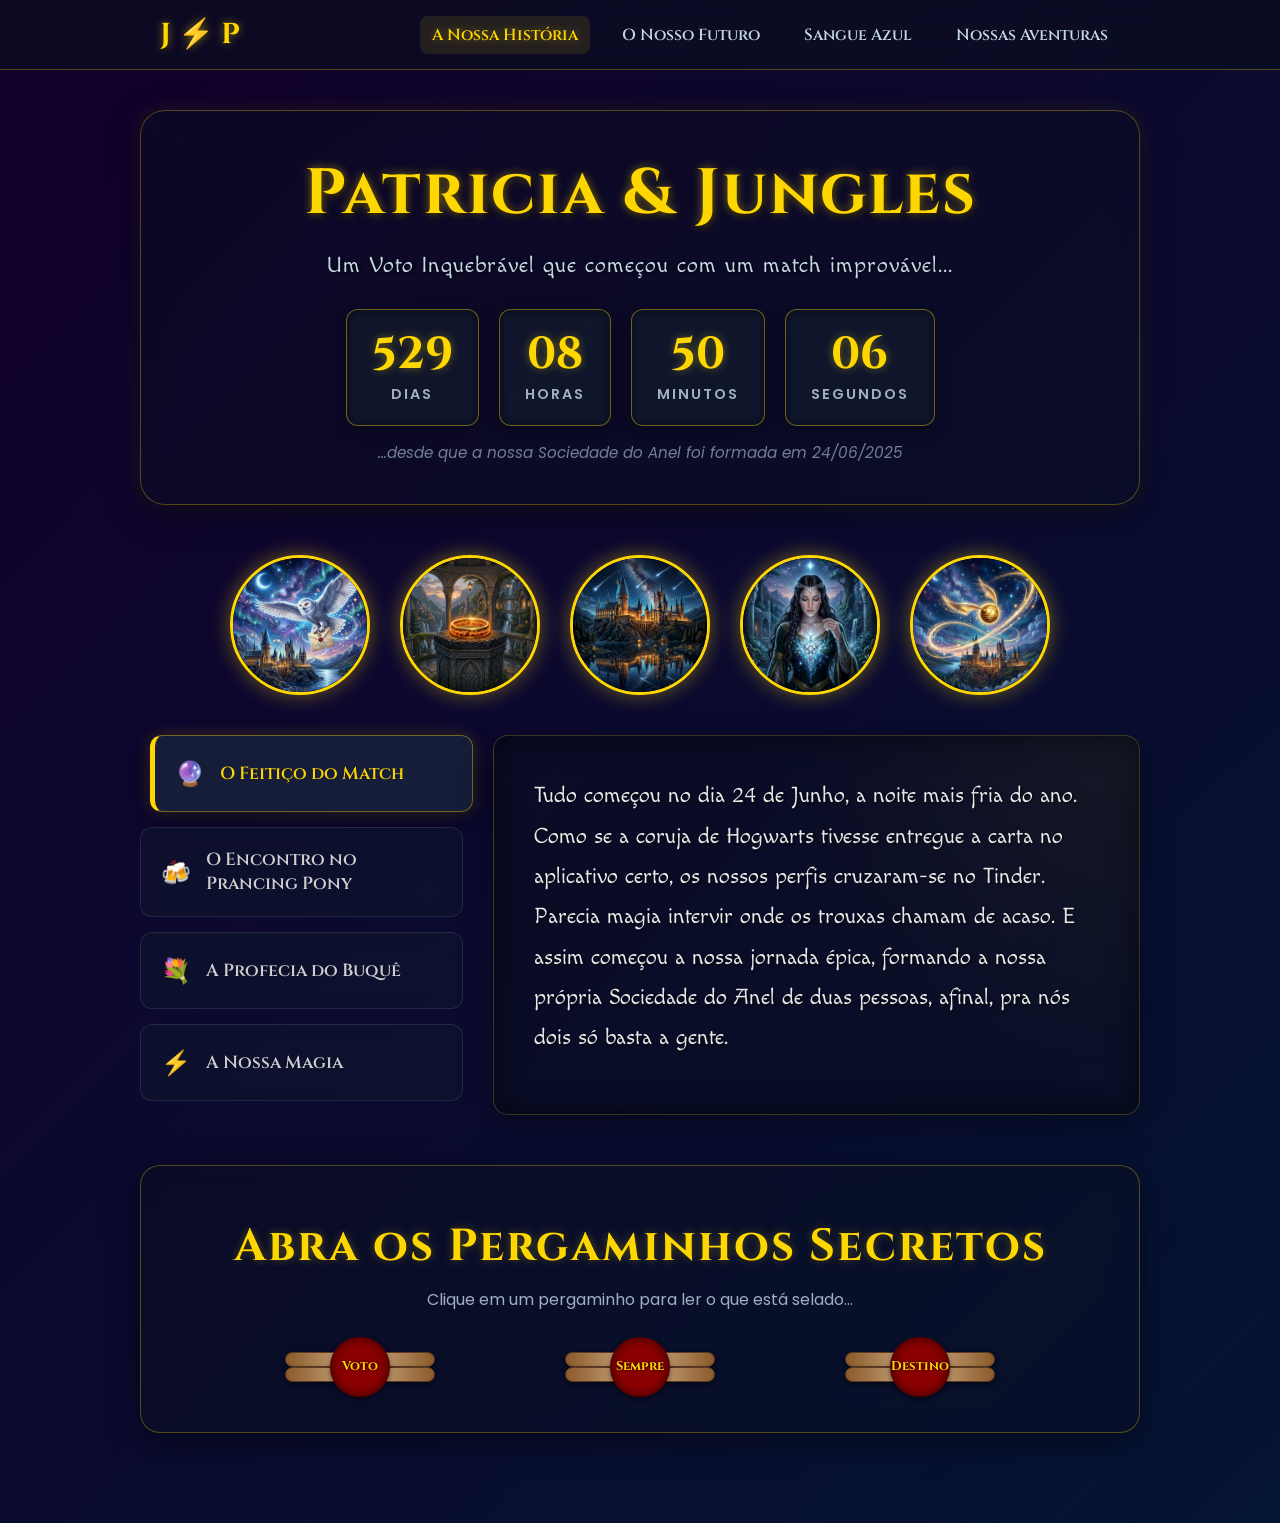
==== index.html @ dc7553d9 "Add files via upload" ====
<!DOCTYPE html>
<html lang="pt-BR">

<head>
    <meta charset="UTF-8">
    <meta name="viewport" content="width=device-width, initial-scale=1.0">
    <title>Patricia & Jungles - Uma Jornada Épica</title>
    <link rel="stylesheet" href="style.css">
    <link rel="icon"
        href="data:image/svg+xml,<svg xmlns=%22http://www.w3.org/2000/svg%22 viewBox=%220 0 100 100%22><text y=%22.9em%22 font-size=%2290%22>💍</text></svg>">
</head>

<body>
    <div class="magic-bg"></div>

    <!-- Menu de Navegação -->
    <nav class="navbar">
        <div class="nav-container">
            <a href="index.html" class="nav-logo">J ⚡ P</a>
            <ul class="nav-links">
                <li><a href="index.html" class="active">A Nossa História</a></li>
                <li><a href="futuro.html">O Nosso Futuro</a></li>
                <li><a href="gremio.html">Sangue Azul</a></li>
                <li><a href="aventuras.html">Nossas Aventuras</a></li>
            </ul>
        </div>
    </nav>

    <div class="container">
        <header>
            <h1>Patricia & Jungles</h1>
            <p class="subtitle">Um Voto Inquebrável que começou com um match improvável...</p>

            <div class="counter-box" id="timeCounter">
                <div class="time-box"><span id="days">0</span>
                    <p>Dias</p>
                </div>
                <div class="time-box"><span id="hours">0</span>
                    <p>Horas</p>
                </div>
                <div class="time-box"><span id="minutes">0</span>
                    <p>Minutos</p>
                </div>
                <div class="time-box"><span id="seconds">0</span>
                    <p>Segundos</p>
                </div>
            </div>
            <p class="desde-text">...desde que a nossa Sociedade do Anel foi formada em 24/06/2025</p>
        </header>

        <div class="fantasy-images">
            <img src="hp_owl.png" alt="Hogwarts Express/Letters" class="fantasy-img">
            <img src="lotr_ring.png" alt="A Sociedade do Anel" class="fantasy-img">
            <img src="hp_hogwarts.png" alt="Castelo de Hogwarts" class="fantasy-img">
            <img src="lotr_evenstar.png" alt="Estrela Vespertina" class="fantasy-img">
            <img src="hp_snitch.png" alt="Pomo de Ouro" class="fantasy-img">
        </div>

        <div class="story-section">
            <div class="buttons-container">
                <button class="story-btn active" onclick="showStory(1)">
                    <span class="icon">🔮</span> O Feitiço do Match
                </button>
                <button class="story-btn" onclick="showStory(2)">
                    <span class="icon">🍻</span> O Encontro no Prancing Pony
                </button>
                <button class="story-btn" onclick="showStory(3)">
                    <span class="icon">💐</span> A Profecia do Buquê
                </button>
                <button class="story-btn" onclick="showStory(4)">
                    <span class="icon">⚡</span> A Nossa Magia
                </button>
            </div>

            <div class="content-display">
                <p id="storyContent" class="fade-in">Tudo começou no dia 24 de Junho, a noite mais fria do ano.
                    Como se a coruja de Hogwarts tivesse entregue a carta no aplicativo certo, os nossos perfis
                    cruzaram-se no Tinder. Parecia magia intervir onde os trouxas chamam de acaso. E assim começou
                    a nossa jornada épica, formando a nossa própria Sociedade do Anel de duas pessoas, afinal, pra nós
                    dois só basta a gente.
                </p>
            </div>
        </div>

        <!-- Seção de Pergaminho Interativo -->
        <div class="scroll-section">
            <h2>Abra os Pergaminhos Secretos</h2>
            <p class="scroll-instruction">Clique em um pergaminho para ler o que está selado...</p>

            <div class="scroll-container">
                <div class="scroll-item" onclick="toggleScroll(this)">
                    <div class="scroll-top"></div>
                    <div class="scroll-paper">
                        <div class="scroll-content">
                            <p class="quote">"Eu preferiria compartilhar uma vida inteira com você a encarar todas as
                                Eras deste mundo sozinha."</p>
                            <p class="author">- Arwen</p>
                        </div>
                    </div>
                    <div class="scroll-bottom"></div>
                    <div class="scroll-seal">Voto</div>
                </div>

                <div class="scroll-item" onclick="toggleScroll(this)">
                    <div class="scroll-top"></div>
                    <div class="scroll-paper">
                        <div class="scroll-content">
                            <p class="quote">"Depois de todo esse tempo? Sempre."</p>
                            <p class="author">- Severo Snape</p>
                        </div>
                    </div>
                    <div class="scroll-bottom"></div>
                    <div class="scroll-seal">Sempre</div>
                </div>

                <div class="scroll-item" onclick="toggleScroll(this)">
                    <div class="scroll-top"></div>
                    <div class="scroll-paper">
                        <div class="scroll-content">
                            <p class="quote">"Eu sou meio estranho, mas sinto as energias e aprendi ler o universo.
                                Eu tinha a absoluta certeza que o buquê ficaria contigo. E assim foi."</p>
                            <p class="author">- A Profecia</p>
                        </div>
                    </div>
                    <div class="scroll-bottom"></div>
                    <div class="scroll-seal">Destino</div>
                </div>
            </div>
        </div>
    </div>

    <script src="script.js"></script>
</body>

</html>
---- style.css ----
@import url('https://fonts.googleapis.com/css2?family=Cinzel:wght@600;700&family=Macondo&family=Poppins:wght@300;400;600&display=swap');

* {
    margin: 0;
    padding: 0;
    box-sizing: border-box;
    font-family: 'Poppins', sans-serif;
}

/* Efeito de Brilho do Cursor (Sparkle Trail) */
.sparkle-trail {
    position: fixed;
    pointer-events: none;
    z-index: 9999;
    border-radius: 50%;
    background-color: #fff;
    box-shadow: 0 0 8px 3px rgba(255, 215, 0, 0.8), 0 0 12px 6px rgba(255, 255, 255, 0.5);
    animation: sparkleFade 0.7s ease-out forwards;
}

@keyframes sparkleFade {
    0% {
        transform: scale(1) translate(0, 0) rotate(0deg);
        opacity: 1;
    }

    100% {
        transform: scale(0) translate(calc(var(--tx, 10px)), calc(var(--ty, 20px))) rotate(180deg);
        opacity: 0;
    }
}

body {
    /* Fundo místico, céu estrelado inspirado em HP e LOTR */
    background: linear-gradient(-45deg, #090a0f, #1b2735, #001b36, #12002b);
    background-size: 400% 400%;
    animation: gradientBG 20s ease infinite;
    color: #e0e0e0;
    min-height: 100vh;
    display: flex;
    flex-direction: column;
    align-items: center;
    overflow-x: hidden;
    position: relative;
}

body.gremio-theme {
    background: linear-gradient(-45deg, #0d1b2a, #002244, #000000, #4169e1);
    background-size: 400% 400%;
    animation: gradientBG 15s ease infinite;
}

@keyframes gradientBG {
    0% {
        background-position: 0% 50%;
    }

    50% {
        background-position: 100% 50%;
    }

    100% {
        background-position: 0% 50%;
    }
}

.magic-bg {
    position: fixed;
    top: 0;
    left: 0;
    right: 0;
    bottom: 0;
    pointer-events: none;
    z-index: 0;
}

/* NAVEGAÇÃO */
.navbar {
    width: 100%;
    background: rgba(10, 15, 30, 0.6);
    backdrop-filter: blur(15px);
    border-bottom: 1px solid rgba(255, 215, 0, 0.3);
    position: sticky;
    top: 0;
    z-index: 100;
}

.nav-container {
    max-width: 1000px;
    margin: 0 auto;
    padding: 15px 20px;
    display: flex;
    justify-content: space-between;
    align-items: center;
}

.nav-logo {
    font-family: 'Cinzel', serif;
    font-size: 1.8rem;
    color: #ffd700;
    text-decoration: none;
    text-shadow: 0 0 10px rgba(255, 215, 0, 0.5);
    font-weight: bold;
}

.nav-links {
    list-style: none;
    display: flex;
    gap: 20px;
}

.nav-links li a {
    color: #c4d8e2;
    text-decoration: none;
    font-size: 1rem;
    font-family: 'Cinzel', serif;
    font-weight: 600;
    transition: all 0.3s;
    padding: 8px 12px;
    border-radius: 8px;
}

.nav-links li a:hover,
.nav-links li a.active {
    color: #ffd700;
    background: rgba(255, 215, 0, 0.1);
    text-shadow: 0 0 8px rgba(255, 215, 0, 0.4);
}

.container {
    max-width: 1000px;
    width: 90%;
    margin: 40px auto;
    z-index: 1;
    position: relative;
    padding-bottom: 50px;
}

/* Glassmorphism Header */
header {
    text-align: center;
    margin-bottom: 50px;
    padding: 40px;
    background: rgba(10, 15, 30, 0.4);
    backdrop-filter: blur(12px);
    border-radius: 25px;
    border: 1px solid rgba(255, 215, 0, 0.3);
    box-shadow: 0 8px 32px rgba(0, 0, 0, 0.5), 0 0 20px rgba(255, 215, 0, 0.1);
    transition: transform 0.3s ease;
}

header:hover {
    transform: translateY(-5px);
    box-shadow: 0 12px 40px rgba(0, 0, 0, 0.6), 0 0 30px rgba(255, 215, 0, 0.2);
}

h1 {
    font-family: 'Cinzel', serif;
    font-size: 4rem;
    color: #ffd700;
    text-shadow: 0 0 10px rgba(255, 215, 0, 0.5), 2px 2px 4px rgba(0, 0, 0, 0.8);
    margin-bottom: 15px;
    letter-spacing: 2px;
}

h1.gremio-title {
    color: #5bc0de;
    text-shadow: 0 0 10px rgba(0, 150, 255, 0.5), 2px 2px 4px rgba(0, 0, 0, 0.8);
}

.subtitle {
    font-family: 'Macondo', cursive;
    font-size: 1.4rem;
    color: #c4d8e2;
    font-weight: 400;
    letter-spacing: 1px;
    text-shadow: 1px 1px 3px rgba(0, 0, 0, 0.8);
}

.subtitle.gremio-sub {
    color: #ffffff;
}

/* Contador de Tempo */
.counter-box {
    display: flex;
    justify-content: center;
    gap: 20px;
    margin-top: 30px;
    margin-bottom: 15px;
    flex-wrap: wrap;
}

.time-box {
    background: rgba(20, 30, 50, 0.6);
    padding: 20px 25px;
    border-radius: 12px;
    box-shadow: inset 0 0 10px rgba(0, 0, 0, 0.5), 0 4px 15px rgba(0, 0, 0, 0.4);
    text-align: center;
    min-width: 110px;
    backdrop-filter: blur(8px);
    border: 1px solid rgba(255, 215, 0, 0.4);
    transition: all 0.3s ease;
}

.time-box:hover {
    transform: scale(1.05);
    background: rgba(30, 45, 75, 0.7);
    border-color: #ffd700;
    box-shadow: 0 0 15px rgba(255, 215, 0, 0.4);
}

.time-box span {
    display: block;
    font-family: 'Cinzel', serif;
    font-size: 2.8rem;
    font-weight: 700;
    color: #ffd700;
    line-height: 1.1;
    text-shadow: 0 0 8px rgba(255, 215, 0, 0.4);
}

.time-box p {
    font-size: 0.9rem;
    text-transform: uppercase;
    color: #a0b0c0;
    font-weight: 600;
    margin-top: 5px;
    letter-spacing: 2px;
}

.desde-text {
    font-size: 0.95rem;
    color: #8c9fab;
    font-style: italic;
    opacity: 0.8;
}

/* Imagens Fantasy Adicionais */
.fantasy-images {
    display: flex;
    justify-content: center;
    gap: 30px;
    margin-bottom: 40px;
    flex-wrap: wrap;
    /* Para suportar até 5 imagens ou mais lindamente */
    max-width: 900px;
    margin-left: auto;
    margin-right: auto;
}

.fantasy-img {
    width: 140px;
    height: 140px;
    object-fit: cover;
    border-radius: 50%;
    border: 3px solid #ffd700;
    box-shadow: 0 0 20px rgba(255, 215, 0, 0.4), inset 0 0 10px rgba(0, 0, 0, 0.5);
    animation: floatImg 6s ease-in-out infinite;
    transition: transform 0.3s ease, box-shadow 0.3s ease;
}

.fantasy-img:hover {
    transform: scale(1.1) translateY(-10px);
    box-shadow: 0 0 30px rgba(255, 215, 0, 0.8);
}

.fantasy-img:nth-child(1) {
    animation-delay: 0s;
}

.fantasy-img:nth-child(2) {
    animation-delay: 1.5s;
}

.fantasy-img:nth-child(3) {
    animation-delay: 3s;
}

.fantasy-img:nth-child(4) {
    animation-delay: 4.5s;
}

.fantasy-img:nth-child(5) {
    animation-delay: 2s;
}

.fantasy-img:nth-child(2) {
    animation-delay: 3s;
}

@keyframes floatImg {

    0%,
    100% {
        transform: translateY(0);
    }

    50% {
        transform: translateY(-15px);
    }
}

/* Secao de Historias */
.story-section {
    display: grid;
    grid-template-columns: 1fr 2fr;
    gap: 30px;
    margin-bottom: 50px;
}

.buttons-container {
    display: flex;
    flex-direction: column;
    gap: 15px;
}

.story-btn {
    padding: 20px;
    border: none;
    border-radius: 12px;
    background: rgba(15, 25, 45, 0.5);
    backdrop-filter: blur(10px);
    font-family: 'Cinzel', serif;
    font-size: 1.1rem;
    font-weight: 600;
    color: #d0d0d0;
    cursor: pointer;
    transition: all 0.4s cubic-bezier(0.175, 0.885, 0.32, 1.275);
    border: 1px solid rgba(255, 255, 255, 0.1);
    text-align: left;
    display: flex;
    align-items: center;
    gap: 15px;
    position: relative;
    overflow: hidden;
}

.story-btn .icon {
    font-size: 1.5rem;
}

.story-btn::before {
    content: '';
    position: absolute;
    top: 0;
    left: -100%;
    width: 100%;
    height: 100%;
    background: linear-gradient(90deg, transparent, rgba(255, 215, 0, 0.2), transparent);
    transition: all 0.5s ease;
}

.story-btn:hover::before {
    left: 100%;
}

.story-btn:hover {
    background: rgba(25, 40, 70, 0.6);
    transform: translateX(5px);
    border-color: rgba(255, 215, 0, 0.3);
    color: #fff;
}

.story-btn.active {
    background: rgba(25, 35, 60, 0.8);
    box-shadow: 0 8px 25px rgba(0, 0, 0, 0.4), 0 0 15px rgba(255, 215, 0, 0.2);
    border-left: 5px solid #ffd700;
    border-right: 1px solid rgba(255, 215, 0, 0.4);
    border-top: 1px solid rgba(255, 215, 0, 0.4);
    border-bottom: 1px solid rgba(255, 215, 0, 0.4);
    color: #ffd700;
    transform: translateX(10px);
}

.content-display {
    background: rgba(10, 15, 30, 0.5);
    backdrop-filter: blur(12px);
    border-radius: 15px;
    padding: 40px;
    border: 1px solid rgba(255, 215, 0, 0.2);
    box-shadow: inset 0 0 30px rgba(0, 0, 0, 0.5), 0 8px 32px rgba(0, 0, 0, 0.4);
    display: flex;
    flex-direction: column;
    justify-content: center;
    position: relative;
    min-height: 300px;
    background-image: radial-gradient(circle at top right, rgba(255, 215, 0, 0.05), transparent 50%);
}

.content-display p {
    font-family: 'Macondo', cursive;
    font-size: 1.4rem;
    line-height: 1.8;
    color: #e8e8e8;
    text-shadow: 1px 1px 2px rgba(0, 0, 0, 0.8);
    margin-bottom: 15px;
}

.content-display.page-content {
    justify-content: flex-start;
}

.page-title {
    font-family: 'Cinzel', serif;
    font-size: 2.2rem;
    color: #ffd700;
    margin-bottom: 25px;
    border-bottom: 1px solid rgba(255, 215, 0, 0.3);
    padding-bottom: 10px;
}

.page-title.gremio-icon {
    color: #5bc0de;
    border-color: #5bc0de;
}

.adventure-block {
    margin-bottom: 40px;
}

.dark-bg {
    background: rgba(0, 0, 0, 0.3);
    padding: 20px;
    border-radius: 12px;
    border-left: 4px solid #ffd700;
}

.gremio-quote {
    background: rgba(0, 0, 0, 0.4);
    padding: 20px;
    border-left: 5px solid #5bc0de;
    margin: 30px 0;
    font-style: italic;
    border-radius: 8px;
}

.gremio-quote p {
    color: #87cefa;
    font-size: 1.5rem;
}

.fade-in {
    animation: fadeIn 0.8s ease forwards;
}

@keyframes fadeIn {
    from {
        opacity: 0;
        transform: translateY(10px);
        filter: blur(3px);
    }

    to {
        opacity: 1;
        transform: translateY(0);
        filter: blur(0);
    }
}

/* ============================================================== 
                   PERGAMINHOS INTERATIVOS
   ============================================================== */
.scroll-section {
    text-align: center;
    padding: 50px 40px;
    background: rgba(10, 15, 30, 0.4);
    border-radius: 20px;
    backdrop-filter: blur(12px);
    border: 1px solid rgba(255, 215, 0, 0.3);
    box-shadow: 0 8px 32px rgba(0, 0, 0, 0.5);
    margin-top: 20px;
}

.scroll-section h2 {
    font-family: 'Cinzel', serif;
    font-size: 2.8rem;
    color: #ffd700;
    margin-bottom: 10px;
    text-shadow: 0 0 10px rgba(255, 215, 0, 0.3);
    letter-spacing: 2px;
}

.scroll-instruction {
    font-family: 'Poppins', sans-serif;
    color: #a0b0c0;
    margin-bottom: 40px;
}

.scroll-container {
    display: flex;
    justify-content: center;
    gap: 30px;
    flex-wrap: wrap;
}

.scroll-item {
    width: 250px;
    cursor: pointer;
    perspective: 1000px;
    transition: transform 0.3s ease;
    position: relative;
    display: flex;
    flex-direction: column;
    align-items: center;
}

.scroll-item:hover {
    transform: translateY(-5px);
}

/* Estrutura do Pergaminho */
.scroll-top,
.scroll-bottom {
    width: 60%;
    height: 15px;
    background: linear-gradient(90deg, #8B5A2B, #D2B48C, #8B5A2B);
    border-radius: 10px;
    border: 1px solid #5C3A21;
    z-index: 2;
    box-shadow: 0 2px 5px rgba(0, 0, 0, 0.5);
    transition: all 0.8s ease;
}

.scroll-paper {
    background: #e8dcc4;
    background-image: url('data:image/svg+xml;utf8,<svg xmlns="http://www.w3.org/2000/svg" width="100%" height="100%"><filter id="noise"><feTurbulence type="fractalNoise" baseFrequency="0.05" numOctaves="3" stitchTiles="stitch"/></filter><rect width="100%" height="100%" filter="url(%23noise)" opacity="0.1"/></svg>');
    width: 100%;
    height: 0px;
    /* Escondido inicialmente */
    overflow: hidden;
    position: relative;
    box-shadow: inset 0 0 20px rgba(139, 69, 19, 0.4), 0 5px 15px rgba(0, 0, 0, 0.5);
    transition: height 0.8s cubic-bezier(0.25, 1, 0.5, 1);
    border-left: 2px solid #c2b291;
    border-right: 2px solid #c2b291;
    z-index: 1;
}

.scroll-content {
    padding: 25px;
    opacity: 0;
    transform: translateY(-10px);
    transition: opacity 0.5s ease 0.3s, transform 0.5s ease 0.3s;
}

.scroll-seal {
    position: absolute;
    top: 50%;
    left: 50%;
    transform: translate(-50%, -50%);
    width: 60px;
    height: 60px;
    background: #8B0000;
    border-radius: 50%;
    border: 2px solid #5C0000;
    box-shadow: inset 0 0 10px rgba(0, 0, 0, 0.5), 0 2px 5px rgba(0, 0, 0, 0.5);
    font-family: 'Cinzel', serif;
    font-size: 0.8rem;
    color: #ffd700;
    display: flex;
    justify-content: center;
    align-items: center;
    font-weight: bold;
    text-shadow: 0 0 3px #000;
    z-index: 3;
    transition: opacity 0.3s ease;
}

/* Estado Aberto (Adicionado via JS) */
.scroll-item.open .scroll-top {
    width: 105%;
}

.scroll-item.open .scroll-bottom {
    width: 105%;
}

.scroll-item.open .scroll-paper {
    height: 280px;
}

/* Altura max do pergaminho */
.scroll-item.open .scroll-content {
    opacity: 1;
    transform: translateY(0);
}

.scroll-item.open .scroll-seal {
    opacity: 0;
    pointer-events: none;
}

/* Textos dentro do pergaminho */
.scroll-paper .quote {
    font-family: 'Macondo', cursive;
    font-size: 1.2rem;
    color: #4a3b2c;
    text-shadow: none;
    line-height: 1.5;
    position: relative;
    padding: 0 10px;
}

.scroll-paper .quote::before {
    content: '❝';
    font-size: 2rem;
    color: rgba(139, 90, 43, 0.3);
    position: absolute;
    top: -10px;
    left: -10px;
}

.scroll-paper .author {
    font-family: 'Poppins', sans-serif;
    font-size: 0.85rem;
    color: #705842;
    text-align: right;
    margin-top: 15px;
    font-style: italic;
    font-weight: 600;
}

/* ============================================================== 
                   BOTÃO SURPRESA FINAL
   ============================================================== */
.secret-link-container {
    padding: 50px 0;
    text-align: center;
}

.secret-link-container p {
    font-family: 'Macondo', cursive;
    font-size: 1.3rem;
    color: #e0e0e0;
    margin-bottom: 20px;
    text-shadow: 1px 1px 3px rgba(0, 0, 0, 0.8);
}

.secret-btn {
    display: inline-block;
    padding: 15px 30px;
    font-family: 'Cinzel', serif;
    font-size: 1.2rem;
    color: #fff;
    background: linear-gradient(45deg, #101525, #212c4f);
    border: 2px solid #ffd700;
    border-radius: 8px;
    text-decoration: none;
    box-shadow: 0 0 15px rgba(255, 215, 0, 0.4);
    transition: all 0.3s;
}

.secret-btn:hover {
    transform: scale(1.05);
    box-shadow: 0 0 25px rgba(255, 215, 0, 0.7);
    background: linear-gradient(45deg, #212c4f, #334479);
}



/* Floating Magic Icons */
.floating-magic {
    position: absolute;
    color: rgba(255, 215, 0, 0.6);
    filter: drop-shadow(0 0 5px rgba(255, 215, 0, 0.5));
    animation: floatUp linear forwards;
    z-index: 0;
    user-select: none;
    pointer-events: none;
}

@keyframes floatUp {
    0% {
        transform: translateY(100vh) scale(0) rotate(0deg);
        opacity: 0;
    }

    10% {
        opacity: 1;
    }

    90% {
        opacity: 1;
    }

    100% {
        transform: translateY(-100px) scale(1.5) rotate(360deg);
        opacity: 0;
    }
}

/* Responsividade */
@media (max-width: 850px) {
    .story-section {
        grid-template-columns: 1fr;
    }

    .story-btn.active {
        transform: translateX(0) scale(1.02);
    }

    h1 {
        font-size: 3rem;
    }

    .time-box span {
        font-size: 2.2rem;
    }

    .nav-links {
        flex-wrap: wrap;
        justify-content: center;
        gap: 10px;
    }

    .nav-container {
        flex-direction: column;
        gap: 15px;
    }

    .scroll-item.open .scroll-paper {
        height: 260px;
    }
}

@media (max-width: 480px) {
    .counter-box {
        gap: 10px;
    }

    .time-box {
        padding: 15px 10px;
        min-width: 75px;
    }

    .time-box span {
        font-size: 1.8rem;
    }

    h1 {
        font-size: 2.3rem;
    }

    .content-display p {
        font-size: 1.1rem;
    }

    .scroll-section h2 {
        font-size: 2.2rem;
    }
}
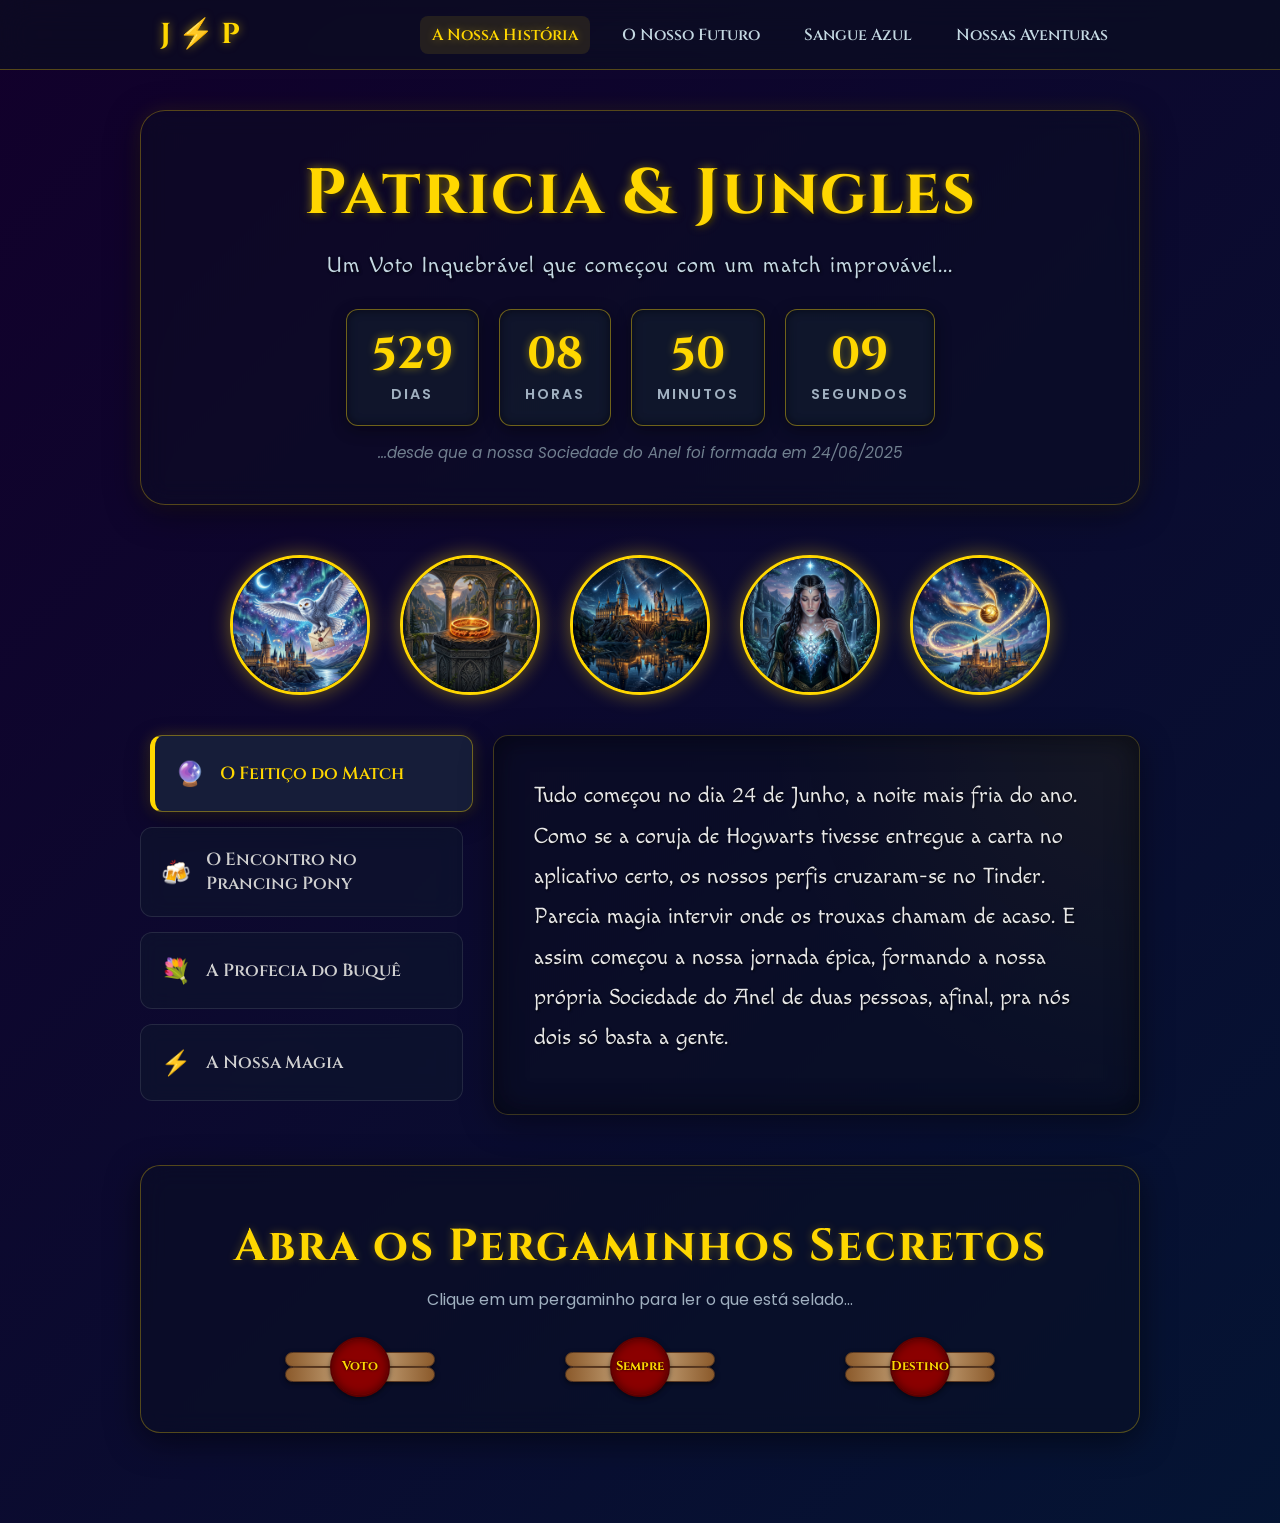
==== commit a3a2b0db: "commit final" ====
--- a/index.html
+++ b/index.html
@@ -117,9 +117,8 @@
                     <div class="scroll-top"></div>
                     <div class="scroll-paper">
                         <div class="scroll-content">
-                            <p class="quote">"Eu sou meio estranho, mas sinto as energias e aprendi ler o universo.
-                                Eu tinha a absoluta certeza que o buquê ficaria contigo. E assim foi."</p>
-                            <p class="author">- A Profecia</p>
+                            <p class="quote">"Você trouxe a vontade de viver a vida, me deu a certeza de que sonhar alto sempre foi o certo. Obrigado"</p>
+                            <p class="author">- A Felicidade</p>
                         </div>
                     </div>
                     <div class="scroll-bottom"></div>
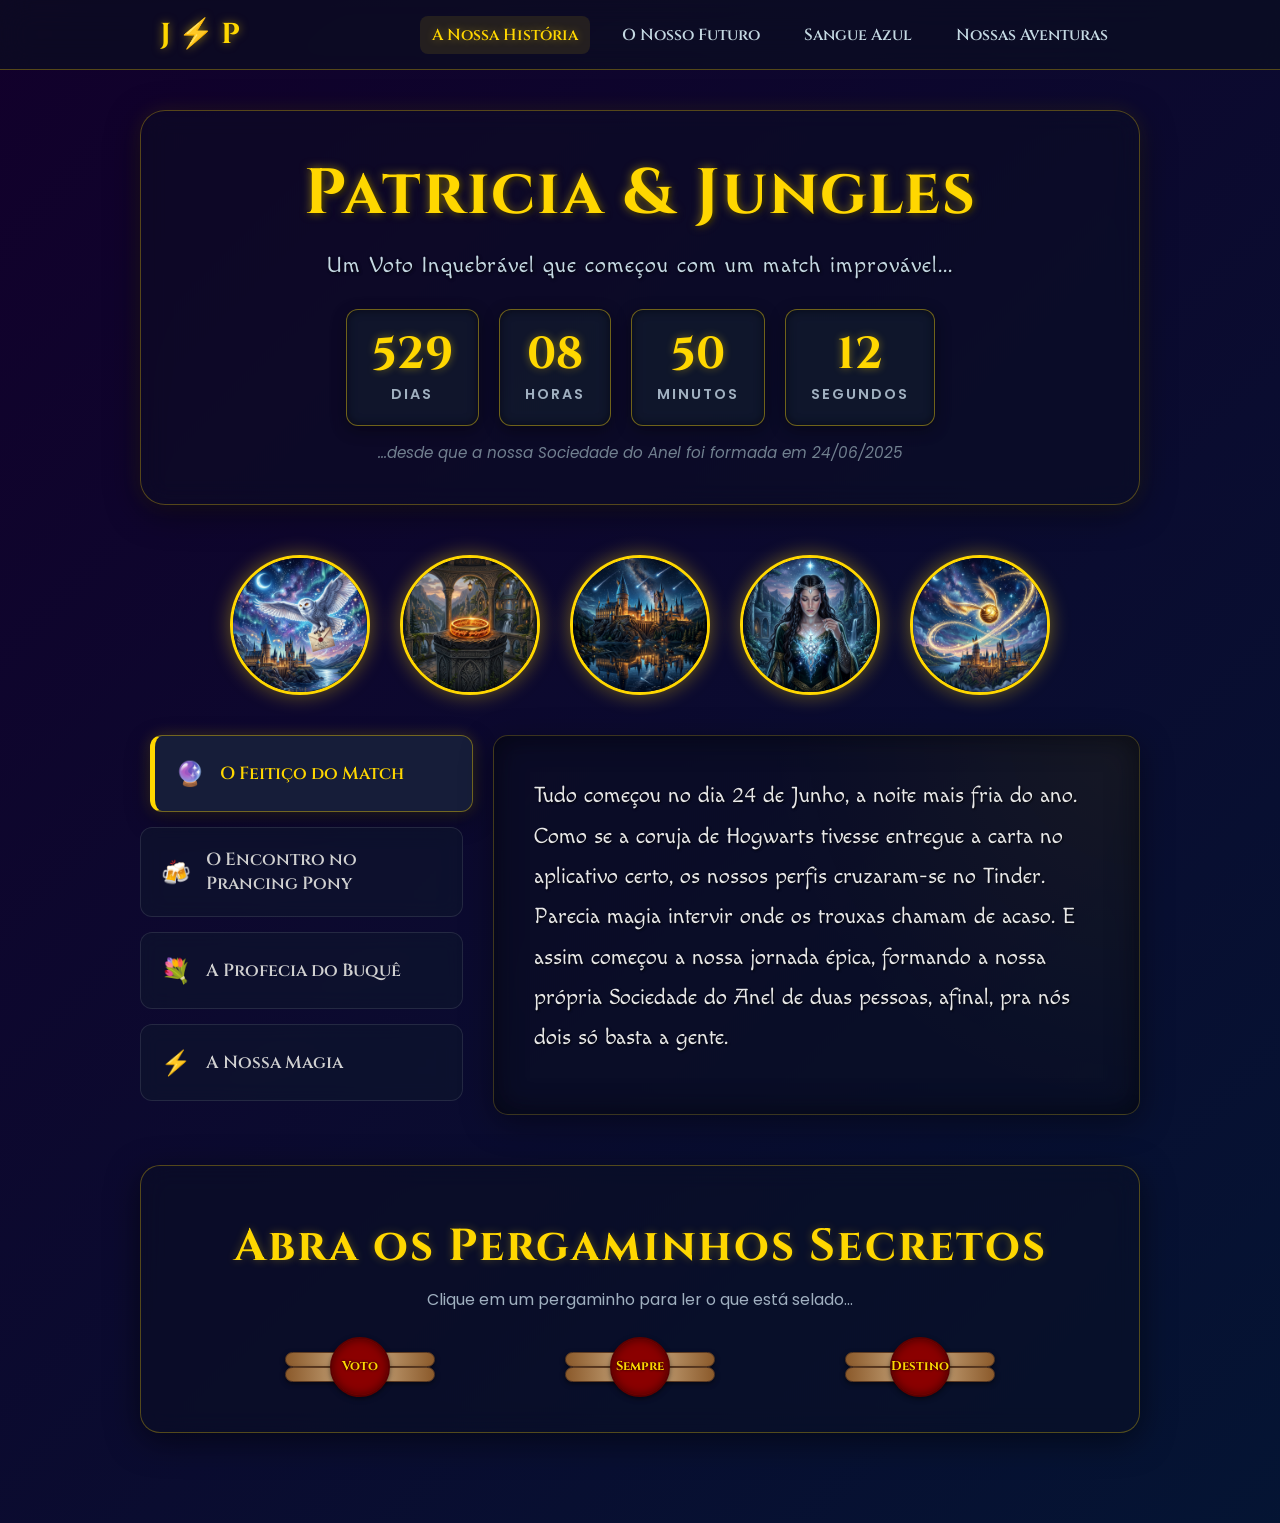
==== commit 0a3d728f: "eu memo" ====
--- a/index.html
+++ b/index.html
@@ -118,7 +118,7 @@
                     <div class="scroll-paper">
                         <div class="scroll-content">
                             <p class="quote">"Você trouxe a vontade de viver a vida, me deu a certeza de que sonhar alto sempre foi o certo. Obrigado"</p>
-                            <p class="author">- A Felicidade</p>
+                            <p class="author">- Eu memo</p>
                         </div>
                     </div>
                     <div class="scroll-bottom"></div>
